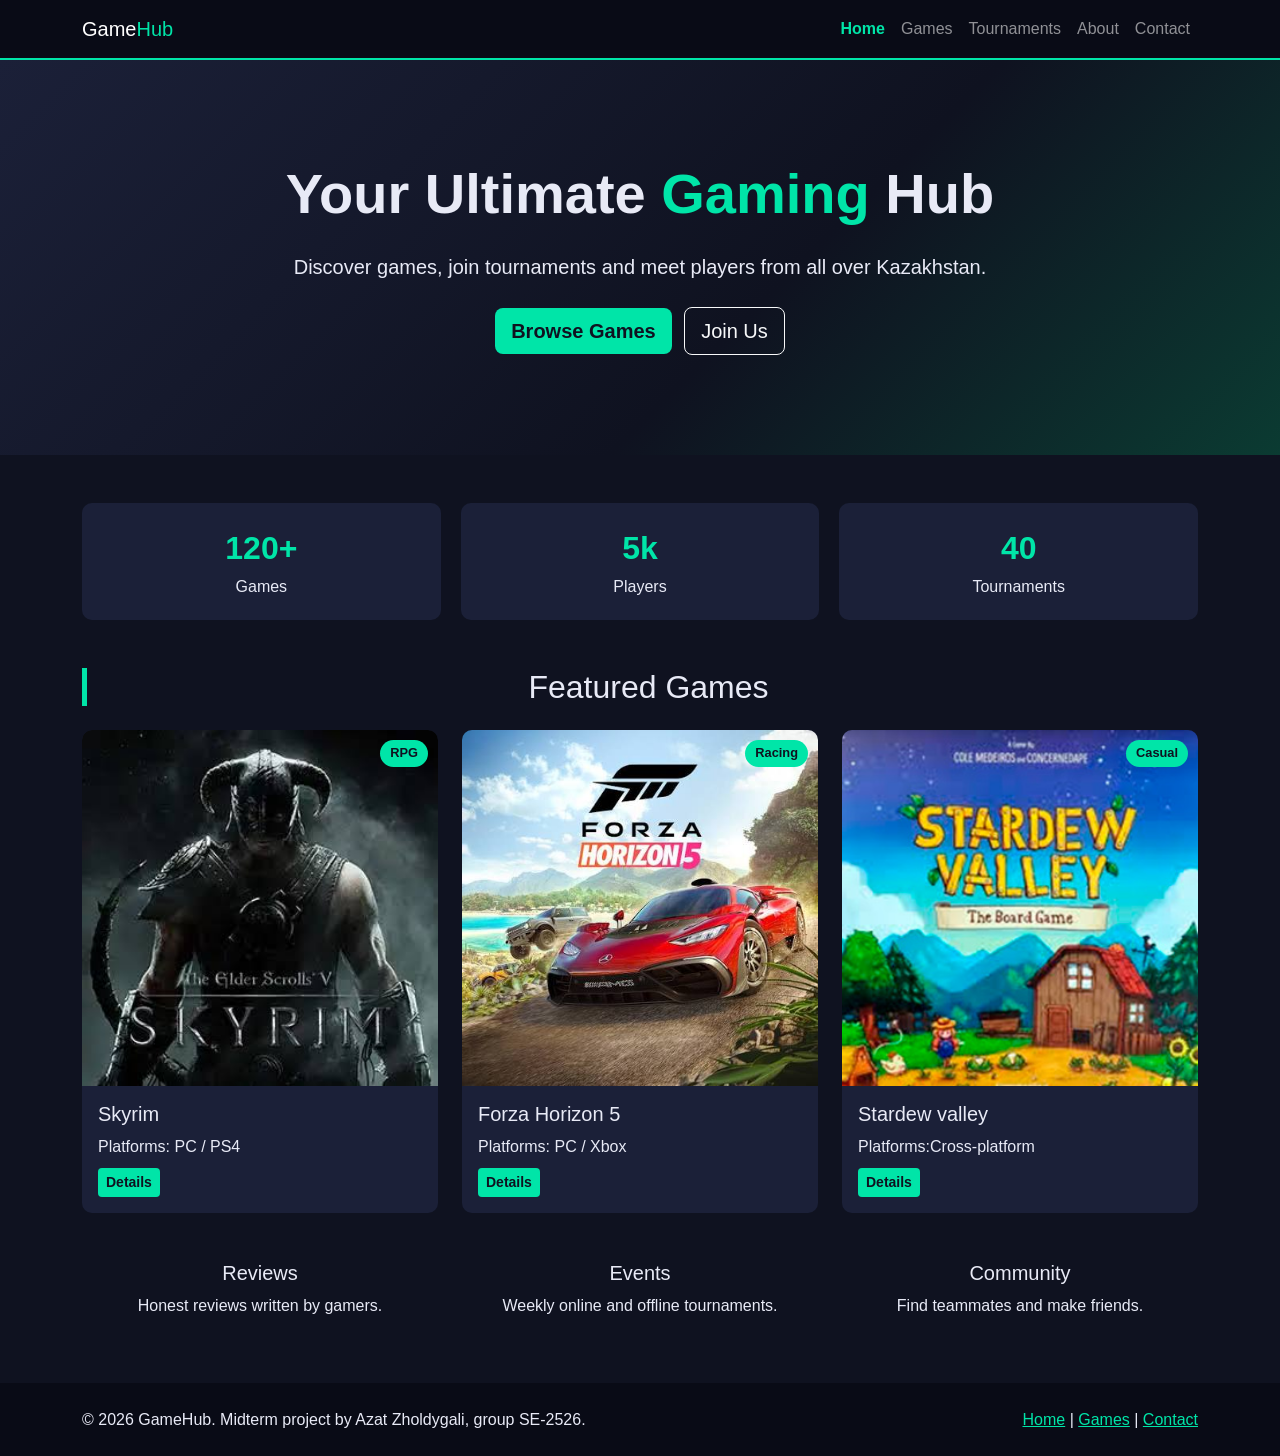
==== index.html @ 348539a1 "1111111" ====
<!DOCTYPE html>
<html lang="en">
<head>
    <meta charset="UTF-8">
    <meta name="viewport" content="width=device-width, initial-scale=1">
    <title>Home | GameHub</title>
    <link href="https://cdn.jsdelivr.net/npm/bootstrap@5.3.3/dist/css/bootstrap.min.css" rel="stylesheet">
    <link href="css/style.css" rel="stylesheet">
</head>
<body>
    <header>
        <nav class="navbar navbar-expand-lg navbar-dark sticky-top site-nav">
            <div class="container">
                <a class="navbar-brand" href="index.html">Game<span class="accent">Hub</span></a>
                <button class="navbar-toggler" type="button" data-bs-toggle="collapse" data-bs-target="#menu">
                    <span class="navbar-toggler-icon"></span>
                </button>
                <div class="collapse navbar-collapse" id="menu">
                    <ul class="navbar-nav ms-auto">
                        <li class="nav-item"><a class="nav-link active" href="index.html">Home</a></li>
                        <li class="nav-item"><a class="nav-link" href="games.html">Games</a></li>
                        <li class="nav-item"><a class="nav-link" href="tournaments.html">Tournaments</a></li>
                        <li class="nav-item"><a class="nav-link" href="about.html">About</a></li>
                        <li class="nav-item"><a class="nav-link" href="contact.html">Contact</a></li>
                    </ul>
                </div>
            </div>
        </nav>
    </header>

    <main>
        <section class="hero text-center">
            <div class="container">
                <h1 class="display-4 fw-bold">Your Ultimate <span class="accent">Gaming</span> Hub</h1>
                <p class="lead my-4">Discover games, join tournaments and meet players from all over Kazakhstan.</p>
                <a href="games.html" class="btn btn-accent btn-lg me-2">Browse Games</a>
                <a href="contact.html" class="btn btn-outline-light btn-lg">Join Us</a>
            </div>
        </section>

        <section class="container my-5">
            <div class="stats">
                <div class="stat"><span class="stat-num">120+</span> Games</div>
                <div class="stat"><span class="stat-num">5k</span> Players</div>
                <div class="stat"><span class="stat-num">40</span> Tournaments</div>
            </div>
        </section>

        <section class="container">
            <h2 class="section-title text-center mb-4">Featured Games</h2>
            <div class="row g-4">
            <div class="col-md-4">
                <article class="game-card">
                    <span class="badge-genre">RPG</span>
                    <img src="assets/skyrim.jpeg" alt="Skyrim" class="img-fluid">
                    <div class="game-card-body">
                        <h3 class="h5">Skyrim</h3>
                        <p class="mb-2">Platforms: PC / PS4</p>
                        <a href="games.html" class="btn btn-sm btn-accent">Details</a>
                    </div>
                </article>
            </div>
            <div class="col-md-4">
                <article class="game-card">
                    <span class="badge-genre">Racing</span>
                    <img src="assets/forza.jpeg" alt="Forza Horizon 5" class="img-fluid">
                    <div class="game-card-body">
                        <h3 class="h5">Forza Horizon 5</h3>
                        <p class="mb-2">Platforms: PC / Xbox</p>
                        <a href="games.html" class="btn btn-sm btn-accent">Details</a>
                    </div>
                </article>
            </div>
            <div class="col-md-4">
                <article class="game-card">
                    <span class="badge-genre">Casual</span>
                    <img src="assets/stardew.jpg" alt="Stardew valley" class="img-fluid">
                    <div class="game-card-body">
                        <h3 class="h5">Stardew valley</h3>
                        <p class="mb-2">Platforms:Cross-platform</p>
                        <a href="games.html" class="btn btn-sm btn-accent">Details</a>
                    </div>
                </article>
            </div>
            </div>
        </section>

        <section class="container my-5">
            <div class="row text-center g-4">
                <div class="col-md-4"><h3 class="h5">Reviews</h3><p>Honest reviews written by gamers.</p></div>
                <div class="col-md-4"><h3 class="h5">Events</h3><p>Weekly online and offline tournaments.</p></div>
                <div class="col-md-4"><h3 class="h5">Community</h3><p>Find teammates and make friends.</p></div>
            </div>
        </section>
    </main>

    <footer class="site-footer py-4 mt-5">
        <div class="container footer-flex">
            <p class="mb-0">&copy; 2026 GameHub. Midterm project by Azat Zholdygali, group SE-2526.</p>
            <p class="mb-0"><a href="index.html">Home</a> | <a href="games.html">Games</a> | <a href="contact.html">Contact</a></p>
        </div>
    </footer>

    <script src="https://cdn.jsdelivr.net/npm/bootstrap@5.3.3/dist/js/bootstrap.bundle.min.js"></script>
</body>
</html>
---- css/style.css ----
/* ===== GameHub theme ===== */
:root {
    --bg: #0f1220;
    --panel: #1b2038;
    --accent: #00e5a8;
    --text: #e8eaf6;
}

body {
    background-color: var(--bg);
    color: var(--text);
    font-family: "Segoe UI", Arial, sans-serif;
    line-height: 1.6;
}

a { color: var(--accent); }

.accent { color: var(--accent); }

/* ----- Navigation ----- */
.site-nav { background-color: #090b16; border-bottom: 2px solid var(--accent); }
.site-nav .nav-link.active { color: var(--accent); font-weight: 600; }

/* ----- Hero ----- */
.hero {
    padding: 100px 0;
    background: linear-gradient(135deg, #1b2038, #0f1220 60%, #0b3b32);
}

/* ----- Buttons ----- */
.btn-accent { background-color: var(--accent); color: #0f1220; font-weight: 600; border: none; }
.btn-accent:hover { background-color: #00b886; color: #0f1220; }

.section-title { border-left: 5px solid var(--accent); padding-left: 12px; }

/* ----- Flexbox: stats row and footer ----- */
.stats { display: flex; justify-content: space-around; gap: 20px; text-align: center; }
.stat { flex: 1; background: var(--panel); padding: 20px; border-radius: 10px; }
.stat-num { display: block; font-size: 2rem; font-weight: 700; color: var(--accent); }

.site-footer { background-color: #090b16; }
.footer-flex { display: flex; justify-content: space-between; align-items: center; flex-wrap: wrap; gap: 10px; }

/* ----- Grid: game library ----- */
.game-grid {
    display: grid;
    grid-template-columns: repeat(3, 1fr);
    gap: 24px;
}

/* ----- Game card (relative parent + absolute badge) ----- */
.game-card {
    position: relative;
    background: var(--panel);
    border-radius: 10px;
    overflow: hidden;
    height: 100%;
    transition: transform 0.2s;
}
.game-card:hover { transform: translateY(-5px); }
.game-card img { width: 100%; display: block; }
.game-card-body { padding: 16px; }

.badge-genre {
    position: absolute;
    top: 10px;
    right: 10px;
    background: var(--accent);
    color: #0f1220;
    font-size: 0.8rem;
    font-weight: 700;
    padding: 3px 10px;
    border-radius: 20px;
}

/* ----- Form ----- */
#name, #email, #topic, #msg { background-color: var(--panel); color: var(--text); border-color: #333a5e; }
.contact-form { max-width: 600px; }

/* ===== Media queries ===== */
/* Tablet */
@media (max-width: 992px) {
    .game-grid { grid-template-columns: repeat(2, 1fr); }
    .hero { padding: 70px 0; }
}

/* Mobile */
@media (max-width: 576px) {
    .game-grid { grid-template-columns: 1fr; }
    .stats { flex-direction: column; }
    .hero { padding: 50px 0; }
    .hero h1 { font-size: 2rem; }
    .footer-flex { flex-direction: column; text-align: center; }
}
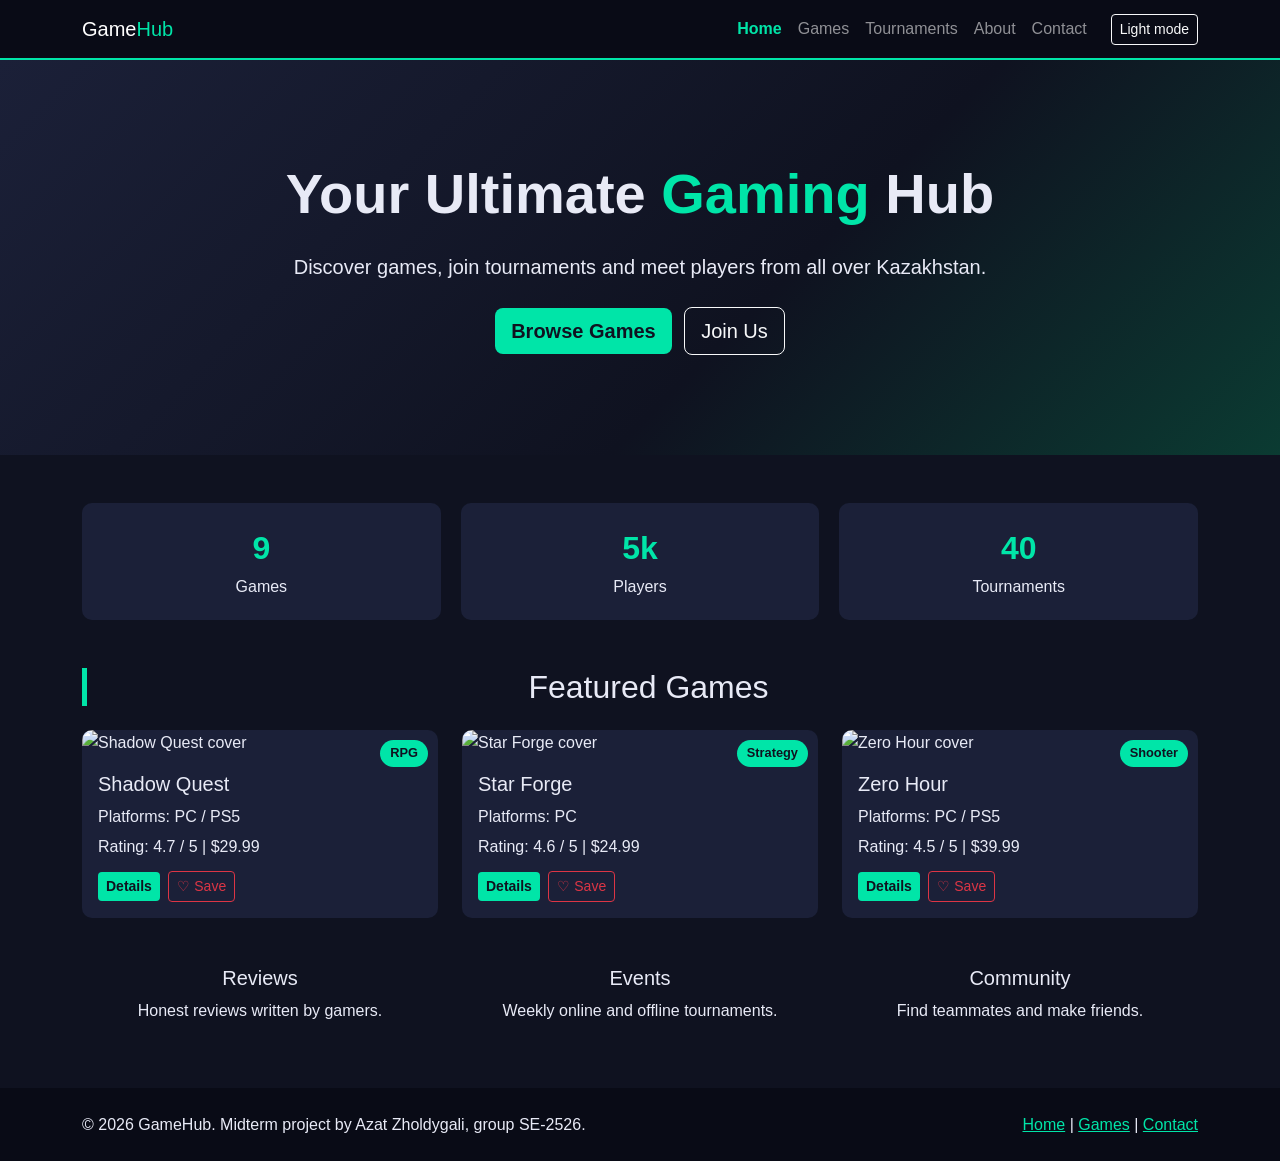
==== commit 7b3eebea: "1111111" ====
--- a/index.html
+++ b/index.html
@@ -1,5 +1,5 @@
 <!DOCTYPE html>
-<html lang="en">
+<html lang="en" data-bs-theme="dark">
 <head>
     <meta charset="UTF-8">
     <meta name="viewport" content="width=device-width, initial-scale=1">
@@ -23,6 +23,7 @@
                         <li class="nav-item"><a class="nav-link" href="about.html">About</a></li>
                         <li class="nav-item"><a class="nav-link" href="contact.html">Contact</a></li>
                     </ul>
+                    <button id="theme-btn" class="btn btn-sm btn-outline-light ms-lg-3" type="button">Light mode</button>
                 </div>
             </div>
         </nav>
@@ -40,7 +41,7 @@
 
         <section class="container my-5">
             <div class="stats">
-                <div class="stat"><span class="stat-num">120+</span> Games</div>
+                <div class="stat"><span class="stat-num" id="stat-games">9</span> Games</div>
                 <div class="stat"><span class="stat-num">5k</span> Players</div>
                 <div class="stat"><span class="stat-num">40</span> Tournaments</div>
             </div>
@@ -48,41 +49,7 @@
 
         <section class="container">
             <h2 class="section-title text-center mb-4">Featured Games</h2>
-            <div class="row g-4">
-            <div class="col-md-4">
-                <article class="game-card">
-                    <span class="badge-genre">RPG</span>
-                    <img src="assets/skyrim.jpeg" alt="Skyrim" class="img-fluid">
-                    <div class="game-card-body">
-                        <h3 class="h5">Skyrim</h3>
-                        <p class="mb-2">Platforms: PC / PS4</p>
-                        <a href="games.html" class="btn btn-sm btn-accent">Details</a>
-                    </div>
-                </article>
-            </div>
-            <div class="col-md-4">
-                <article class="game-card">
-                    <span class="badge-genre">Racing</span>
-                    <img src="assets/forza.jpeg" alt="Forza Horizon 5" class="img-fluid">
-                    <div class="game-card-body">
-                        <h3 class="h5">Forza Horizon 5</h3>
-                        <p class="mb-2">Platforms: PC / Xbox</p>
-                        <a href="games.html" class="btn btn-sm btn-accent">Details</a>
-                    </div>
-                </article>
-            </div>
-            <div class="col-md-4">
-                <article class="game-card">
-                    <span class="badge-genre">Casual</span>
-                    <img src="assets/stardew.jpg" alt="Stardew valley" class="img-fluid">
-                    <div class="game-card-body">
-                        <h3 class="h5">Stardew valley</h3>
-                        <p class="mb-2">Platforms:Cross-platform</p>
-                        <a href="games.html" class="btn btn-sm btn-accent">Details</a>
-                    </div>
-                </article>
-            </div>
-            </div>
+            <div class="row g-4" id="featured-games"></div>
         </section>
 
         <section class="container my-5">
@@ -101,6 +68,12 @@
         </div>
     </footer>
 
+    <script src="https://code.jquery.com/jquery-3.7.1.min.js"></script>
     <script src="https://cdn.jsdelivr.net/npm/bootstrap@5.3.3/dist/js/bootstrap.bundle.min.js"></script>
+    <script src="js/storage.js"></script>
+    <script src="js/classes.js"></script>
+    <script src="js/data.js"></script>
+    <script src="js/main.js"></script>
+    <script src="js/home.js"></script>
 </body>
 </html>
--- a/css/style.css
+++ b/css/style.css
@@ -92,3 +92,22 @@
     .hero h1 { font-size: 2rem; }
     .footer-flex { flex-direction: column; text-align: center; }
 }
+
+/* ===== Final project additions ===== */
+/* Light theme (switched with the button in the navbar) */
+:root[data-bs-theme="light"] {
+    --bg: #f1f4fa;
+    --panel: #ffffff;
+    --accent: #00a67e;
+    --text: #1b2038;
+}
+:root[data-bs-theme="light"] .game-card,
+:root[data-bs-theme="light"] .stat { box-shadow: 0 2px 8px rgba(0, 0, 0, 0.15); }
+.hero, .site-footer { color: #e8eaf6; }
+#message { background-color: var(--panel); color: var(--text); border-color: #333a5e; }
+
+.game-desc { display: none; font-size: 0.9rem; }
+.game-card-body .btn { margin-top: 4px; margin-right: 4px; }
+.no-results { grid-column: 1 / -1; text-align: center; }
+.deal-img { width: 100%; height: 140px; object-fit: cover; display: block; }
+.event-row { cursor: pointer; }
